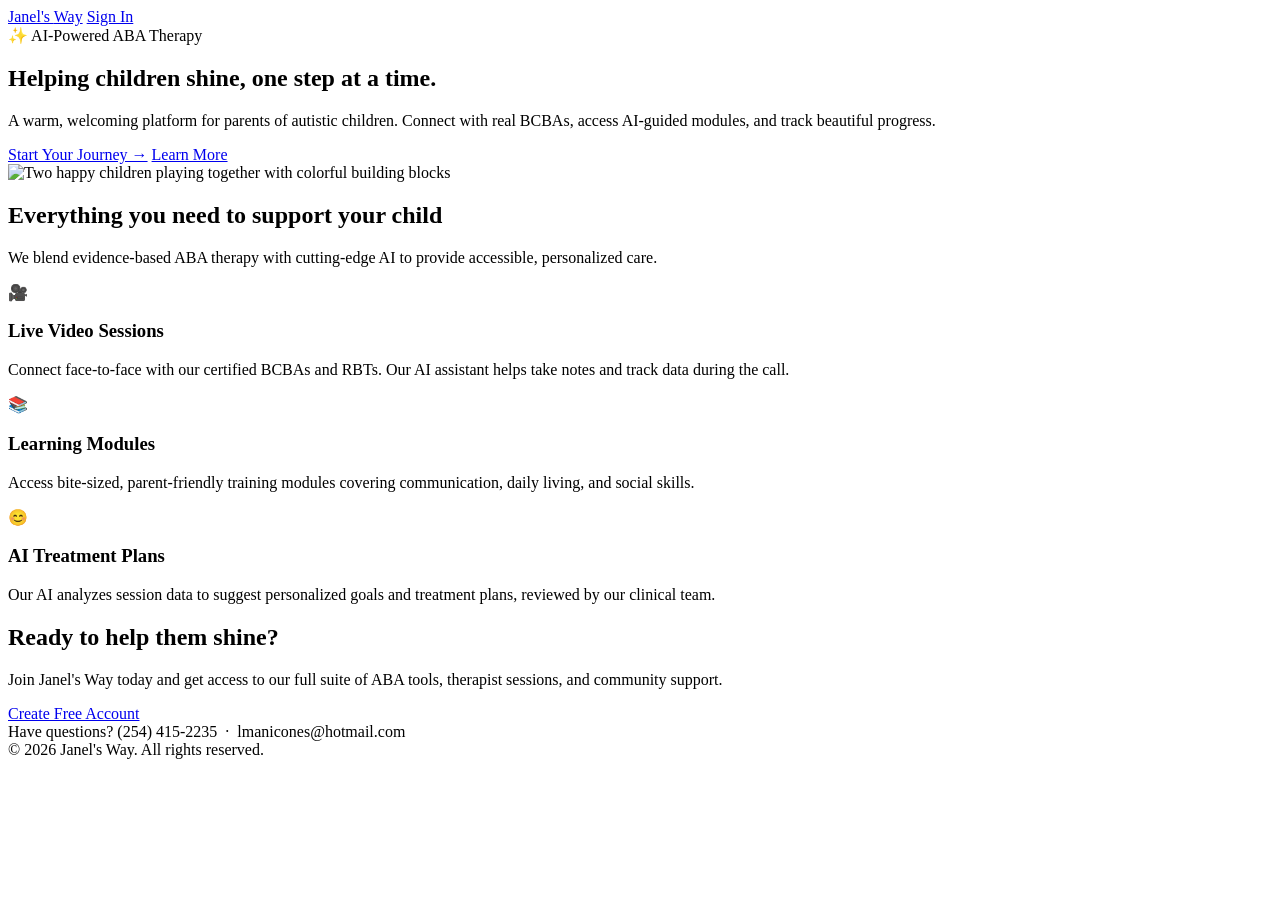
==== index.html @ 536ae199 "Add files via upload" ====
<!DOCTYPE html>
<html lang="en">
<head>
  <meta charset="UTF-8">
  <meta name="viewport" content="width=device-width, initial-scale=1.0">
  <title>Janel's Way — AI-Powered ABA Therapy</title>
  <meta name="description" content="A warm, welcoming platform for parents of autistic children. Connect with real BCBAs, access AI-guided modules, and track beautiful progress.">
  <link rel="stylesheet" href="css/style.css">
</head>
<body>
  <header class="site-header">
    <a class="logo" href="index.html">Janel's <span>Way</span></a>
    <a class="btn btn-sm" href="login.html">Sign In</a>
  </header>

  <main class="wrap">
    <section class="hero">
      <span class="badge">✨ AI-Powered ABA Therapy</span>
      <h1>Helping children <span class="shine">shine</span>, one step at a time.</h1>
      <p class="sub">A warm, welcoming platform for parents of autistic children. Connect with real BCBAs, access AI-guided modules, and track beautiful progress.</p>
      <div class="cta-row">
        <a class="btn" href="login.html">Start Your Journey →</a>
        <a class="btn btn-outline" href="#features">Learn More</a>
      </div>
      <img src="assets/hero-kids.webp" alt="Two happy children playing together with colorful building blocks">
    </section>

    <section class="features" id="features">
      <h2>Everything you need to support your child</h2>
      <p class="lead">We blend evidence-based ABA therapy with cutting-edge AI to provide accessible, personalized care.</p>
      <div class="cards">
        <div class="card">
          <div class="icon">🎥</div>
          <h3>Live Video Sessions</h3>
          <p>Connect face-to-face with our certified BCBAs and RBTs. Our AI assistant helps take notes and track data during the call.</p>
        </div>
        <div class="card">
          <div class="icon">📚</div>
          <h3>Learning Modules</h3>
          <p>Access bite-sized, parent-friendly training modules covering communication, daily living, and social skills.</p>
        </div>
        <div class="card">
          <div class="icon">😊</div>
          <h3>AI Treatment Plans</h3>
          <p>Our AI analyzes session data to suggest personalized goals and treatment plans, reviewed by our clinical team.</p>
        </div>
      </div>
    </section>

    <section class="cta-banner">
      <h2>Ready to help them shine?</h2>
      <p>Join Janel's Way today and get access to our full suite of ABA tools, therapist sessions, and community support.</p>
      <a class="btn btn-white" href="login.html">Create Free Account</a>
      <div class="contact">Have questions? (254) 415-2235 &nbsp;·&nbsp; lmanicones@hotmail.com</div>
    </section>
  </main>

  <footer>© 2026 Janel's Way. All rights reserved.</footer>
</body>
</html>
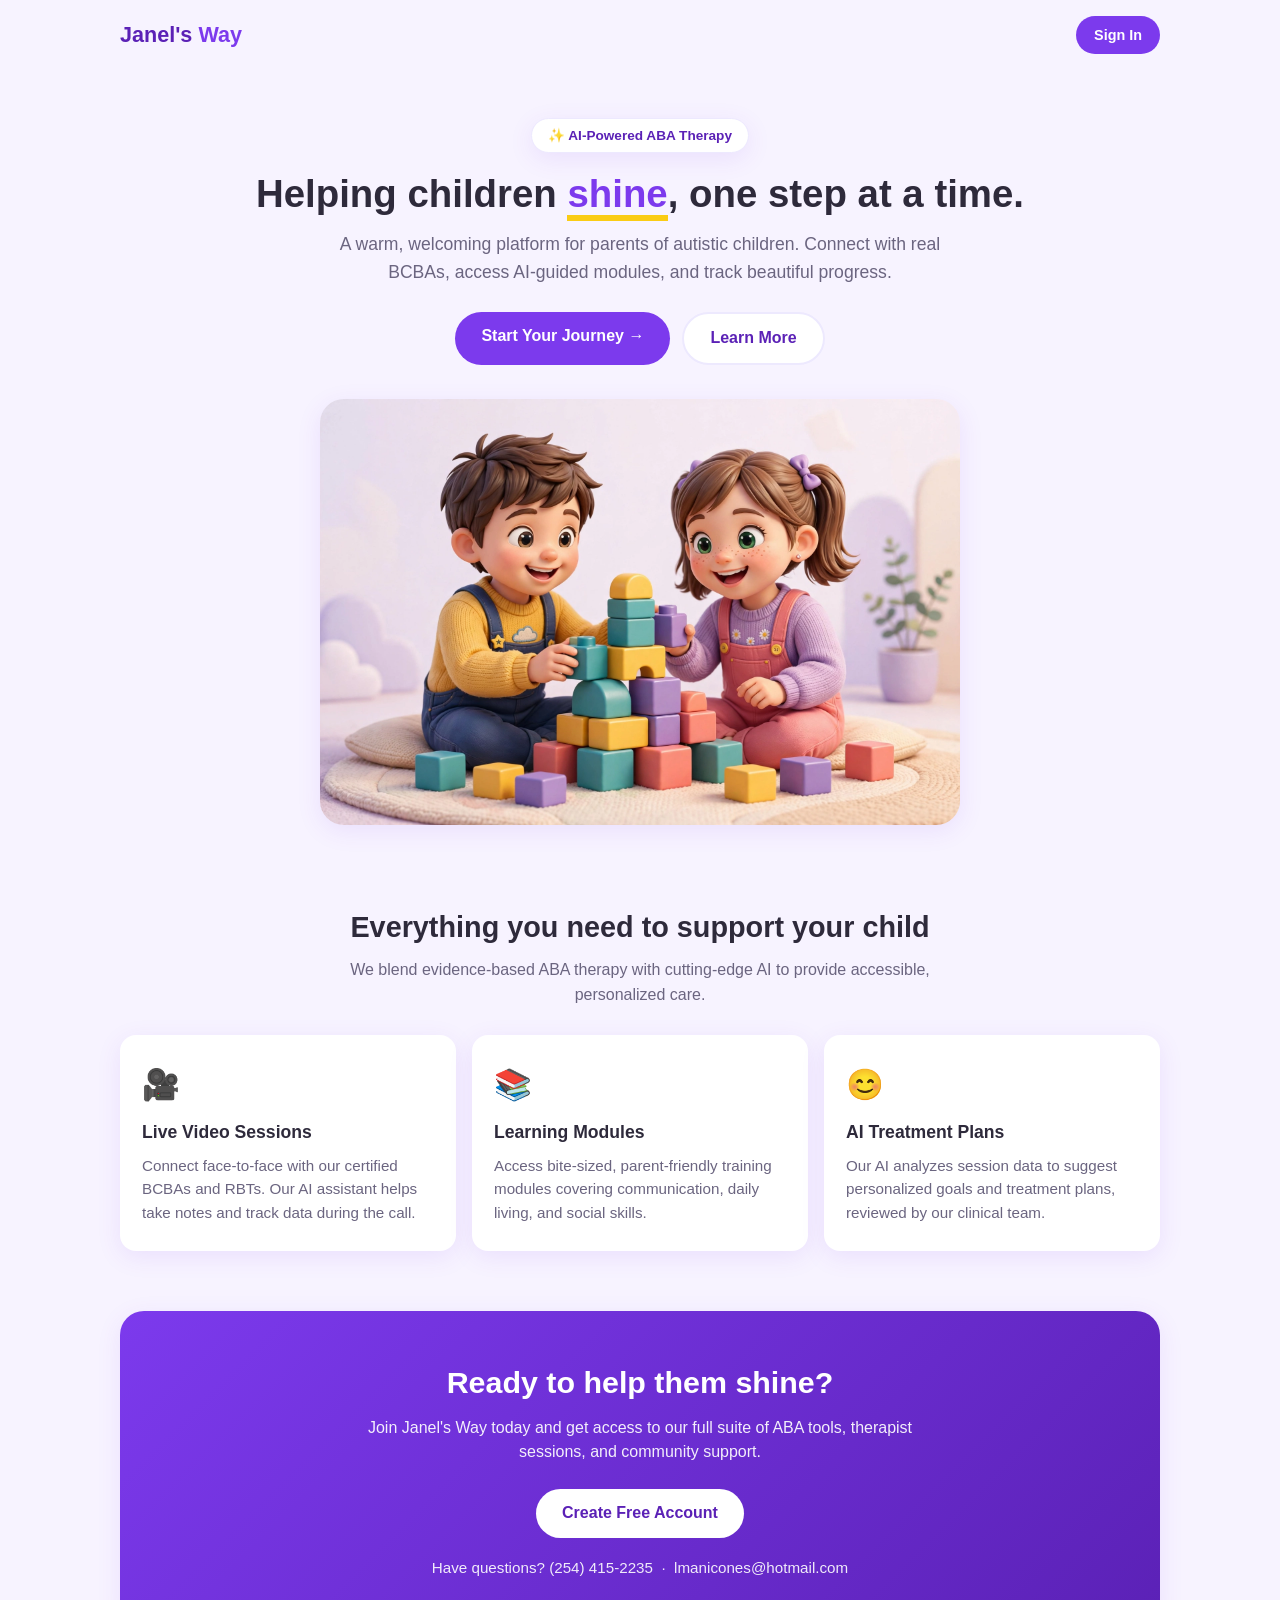
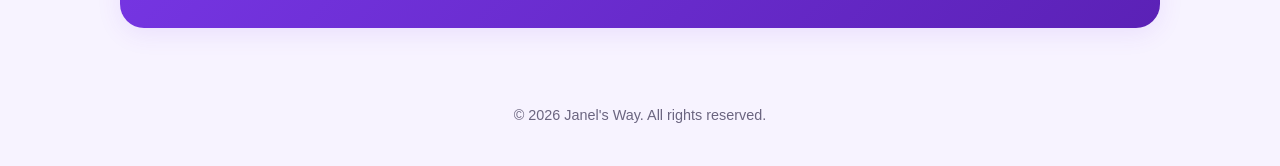
==== commit e41a0190: "Add files via upload" ====
--- a/index.html
+++ b/index.html
@@ -5,7 +5,7 @@
   <meta name="viewport" content="width=device-width, initial-scale=1.0">
   <title>Janel's Way — AI-Powered ABA Therapy</title>
   <meta name="description" content="A warm, welcoming platform for parents of autistic children. Connect with real BCBAs, access AI-guided modules, and track beautiful progress.">
-  <link rel="stylesheet" href="css/style.css">
+  <link rel="stylesheet" href="style.css">
 </head>
 <body>
   <header class="site-header">
@@ -22,7 +22,7 @@
         <a class="btn" href="login.html">Start Your Journey →</a>
         <a class="btn btn-outline" href="#features">Learn More</a>
       </div>
-      <img src="assets/hero-kids.webp" alt="Two happy children playing together with colorful building blocks">
+      <img src="hero-kids.webp" alt="Two happy children playing together with colorful building blocks">
     </section>
 
     <section class="features" id="features">
--- a/style.css
+++ b/style.css
@@ -0,0 +1,179 @@
+/* Janel's Way — shared styles. Warm purple on soft lavender, mobile-first. */
+:root {
+  --purple: #7C3AED;
+  --purple-dark: #5B21B6;
+  --purple-light: #EDE9FE;
+  --lavender: #F7F3FF;
+  --ink: #2E2A3B;
+  --muted: #6B6580;
+  --card: #FFFFFF;
+  --yellow: #FACC15;
+  --green: #16A34A;
+  --amber: #D97706;
+  --red: #DC2626;
+  --radius: 16px;
+  --shadow: 0 6px 24px rgba(124, 58, 237, 0.10);
+}
+* { box-sizing: border-box; }
+body {
+  margin: 0;
+  font-family: -apple-system, BlinkMacSystemFont, "Segoe UI", Roboto, Helvetica, Arial, sans-serif;
+  background: var(--lavender);
+  color: var(--ink);
+  line-height: 1.55;
+}
+a { color: var(--purple); }
+.wrap { max-width: 1080px; margin: 0 auto; padding: 0 20px; }
+
+/* Header */
+.site-header {
+  display: flex; align-items: center; justify-content: space-between;
+  padding: 16px 20px; max-width: 1080px; margin: 0 auto;
+}
+.logo { font-weight: 800; font-size: 1.35rem; color: var(--purple-dark); text-decoration: none; }
+.logo span { color: var(--purple); }
+.btn {
+  display: inline-block; border: none; cursor: pointer; text-decoration: none;
+  background: var(--purple); color: #fff; font-weight: 700;
+  padding: 12px 26px; border-radius: 999px; font-size: 1rem;
+}
+.btn:hover { background: var(--purple-dark); }
+.btn-outline {
+  background: #fff; color: var(--purple-dark);
+  border: 2px solid var(--purple-light);
+}
+.btn-outline:hover { border-color: var(--purple); }
+.btn-sm { padding: 8px 18px; font-size: 0.9rem; }
+.btn-white { background: #fff; color: var(--purple-dark); }
+.btn[disabled] { opacity: 0.55; cursor: not-allowed; }
+
+/* Hero */
+.hero { text-align: center; padding: 48px 20px 24px; max-width: 860px; margin: 0 auto; }
+.badge {
+  display: inline-block; background: #fff; border: 1px solid var(--purple-light);
+  color: var(--purple-dark); font-weight: 700; font-size: 0.85rem;
+  padding: 6px 16px; border-radius: 999px; margin-bottom: 18px;
+  box-shadow: var(--shadow);
+}
+.hero h1 { font-size: 2.4rem; line-height: 1.2; margin: 0 0 14px; }
+.hero h1 .shine { color: var(--purple); border-bottom: 6px solid var(--yellow); }
+.hero p.sub { color: var(--muted); font-size: 1.1rem; max-width: 620px; margin: 0 auto 26px; }
+.cta-row { display: flex; gap: 12px; justify-content: center; flex-wrap: wrap; margin-bottom: 34px; }
+.hero img { width: 100%; max-width: 640px; border-radius: 24px; box-shadow: var(--shadow); }
+
+/* Feature cards */
+.features { padding: 48px 0 12px; text-align: center; }
+.features h2 { font-size: 1.8rem; margin: 0 0 8px; }
+.features p.lead { color: var(--muted); max-width: 640px; margin: 0 auto 28px; }
+.cards { display: grid; grid-template-columns: 1fr; gap: 16px; }
+@media (min-width: 720px) { .cards { grid-template-columns: repeat(3, 1fr); } }
+.card {
+  background: var(--card); border-radius: var(--radius);
+  padding: 26px 22px; box-shadow: var(--shadow); text-align: left;
+}
+.card .icon { font-size: 1.9rem; margin-bottom: 10px; }
+.card h3 { margin: 0 0 8px; font-size: 1.1rem; }
+.card p { margin: 0; color: var(--muted); font-size: 0.95rem; }
+
+/* CTA banner */
+.cta-banner {
+  margin: 48px 0; border-radius: 24px; padding: 48px 28px; text-align: center;
+  background: linear-gradient(135deg, var(--purple) 0%, var(--purple-dark) 100%);
+  color: #fff; box-shadow: var(--shadow);
+}
+.cta-banner h2 { margin: 0 0 10px; font-size: 1.9rem; }
+.cta-banner p { opacity: 0.92; max-width: 560px; margin: 0 auto 24px; }
+.cta-banner .contact { margin-top: 18px; font-size: 0.95rem; opacity: 0.9; }
+
+footer { text-align: center; color: var(--muted); font-size: 0.9rem; padding: 28px 20px 40px; }
+
+/* Forms */
+.field { margin-bottom: 14px; }
+.field label { display: block; font-weight: 600; margin-bottom: 6px; font-size: 0.92rem; }
+.field input, .field select, .field textarea {
+  width: 100%; padding: 12px 14px; border: 1.5px solid #DDD6F5; border-radius: 12px;
+  font-size: 1rem; font-family: inherit; background: #fff;
+}
+.field input:focus, .field select:focus, .field textarea:focus {
+  outline: none; border-color: var(--purple); box-shadow: 0 0 0 3px var(--purple-light);
+}
+textarea { min-height: 110px; resize: vertical; }
+.form-card { background: #fff; border-radius: var(--radius); padding: 30px 26px; box-shadow: var(--shadow); max-width: 440px; margin: 40px auto; }
+.form-card h2 { margin-top: 0; color: var(--purple-dark); }
+.stars { color: #F59E0B; letter-spacing: 4px; margin: 6px 0 18px; }
+.help { margin-top: 18px; font-size: 0.9rem; color: var(--muted); text-align: center; }
+.error { background: #FEE2E2; color: #991B1B; padding: 10px 14px; border-radius: 10px; margin-bottom: 14px; font-size: 0.92rem; }
+.notice { background: var(--purple-light); color: var(--purple-dark); padding: 10px 14px; border-radius: 10px; margin-bottom: 14px; font-size: 0.92rem; }
+.demo-tag {
+  display: inline-block; font-size: 0.75rem; font-weight: 700; text-transform: uppercase;
+  letter-spacing: 0.06em; background: #FEF3C7; color: #92400E;
+  padding: 3px 10px; border-radius: 999px; margin-bottom: 10px;
+}
+
+/* App shell */
+.app { display: flex; min-height: 100vh; }
+.sidebar {
+  width: 220px; background: var(--purple-dark); color: #fff;
+  padding: 24px 16px; flex-shrink: 0;
+}
+.sidebar .logo { color: #fff; display: block; margin-bottom: 26px; }
+.sidebar .logo span { color: #DDD0FF; }
+.sidebar nav a {
+  display: block; color: #E4DCFF; text-decoration: none; font-weight: 600;
+  padding: 10px 12px; border-radius: 10px; margin-bottom: 4px; font-size: 0.95rem;
+}
+.sidebar nav a:hover, .sidebar nav a.active { background: rgba(255,255,255,0.14); color: #fff; }
+.sidebar .signout { margin-top: 26px; }
+.sidebar .signout button {
+  background: transparent; border: 1px solid rgba(255,255,255,0.35); color: #fff;
+  border-radius: 10px; padding: 8px 14px; cursor: pointer; font-size: 0.9rem; width: 100%;
+}
+.main { flex: 1; padding: 28px 24px; max-width: 1000px; }
+.main h1 { margin-top: 0; }
+@media (max-width: 720px) {
+  .app { flex-direction: column; }
+  .sidebar { width: 100%; padding: 14px; }
+  .sidebar nav { display: flex; overflow-x: auto; gap: 4px; }
+  .sidebar nav a { white-space: nowrap; }
+  .sidebar .logo { margin-bottom: 12px; }
+  .sidebar .signout { margin-top: 10px; }
+}
+.stat-grid { display: grid; grid-template-columns: repeat(auto-fit, minmax(150px, 1fr)); gap: 14px; margin: 18px 0 26px; }
+.stat { background: #fff; border-radius: var(--radius); padding: 18px; box-shadow: var(--shadow); }
+.stat .num { font-size: 1.8rem; font-weight: 800; color: var(--purple-dark); }
+.stat .lbl { color: var(--muted); font-size: 0.88rem; }
+.list-card { background: #fff; border-radius: var(--radius); padding: 18px 20px; box-shadow: var(--shadow); margin-bottom: 12px; }
+.list-card h3 { margin: 0 0 6px; }
+.list-card .meta { color: var(--muted); font-size: 0.9rem; }
+.pill {
+  display: inline-block; font-size: 0.75rem; font-weight: 700; padding: 3px 12px;
+  border-radius: 999px; text-transform: uppercase; letter-spacing: 0.05em;
+}
+.pill.draft { background: #E0E7FF; color: #3730A3; }
+.pill.submitted { background: #FEF3C7; color: #92400E; }
+.pill.approved { background: #D1FAE5; color: #065F46; }
+.pill.scheduled { background: var(--purple-light); color: var(--purple-dark); }
+.progress { height: 10px; background: #EDE9FE; border-radius: 999px; overflow: hidden; margin: 8px 0; }
+.progress > div { height: 100%; background: linear-gradient(90deg, var(--purple), #A78BFA); border-radius: 999px; }
+canvas.graph { width: 100%; height: 220px; background: #fff; border-radius: 12px; box-shadow: var(--shadow); }
+.tally-row { display: flex; gap: 8px; margin-bottom: 8px; }
+.tally-row input { flex: 1; }
+table.data { width: 100%; border-collapse: collapse; background: #fff; border-radius: var(--radius); overflow: hidden; box-shadow: var(--shadow); }
+table.data th, table.data td { text-align: left; padding: 12px 14px; border-bottom: 1px solid #F1EDFF; font-size: 0.93rem; }
+table.data th { background: var(--purple-light); color: var(--purple-dark); }
+.video-room { background: #1E1B2E; border-radius: var(--radius); padding: 20px; color: #fff; margin: 18px 0; }
+.video-room .tiles { display: grid; grid-template-columns: 1fr; gap: 12px; }
+@media (min-width: 720px) { .video-room .tiles { grid-template-columns: 1fr 1fr; } }
+.video-tile {
+  aspect-ratio: 16/9; background: #2E2A45; border-radius: 12px;
+  display: flex; align-items: center; justify-content: center;
+  color: #B9B3D6; font-size: 0.95rem; text-align: center; padding: 12px;
+}
+.video-tile video { width: 100%; height: 100%; object-fit: cover; border-radius: 12px; }
+.controls { display: flex; gap: 10px; justify-content: center; margin-top: 14px; flex-wrap: wrap; }
+.controls button {
+  border: none; border-radius: 999px; padding: 10px 20px; font-weight: 700;
+  cursor: pointer; background: #3B3560; color: #fff;
+}
+.controls button.end { background: var(--red); }
+.fineprint { font-size: 0.82rem; color: var(--muted); margin-top: 26px; }
